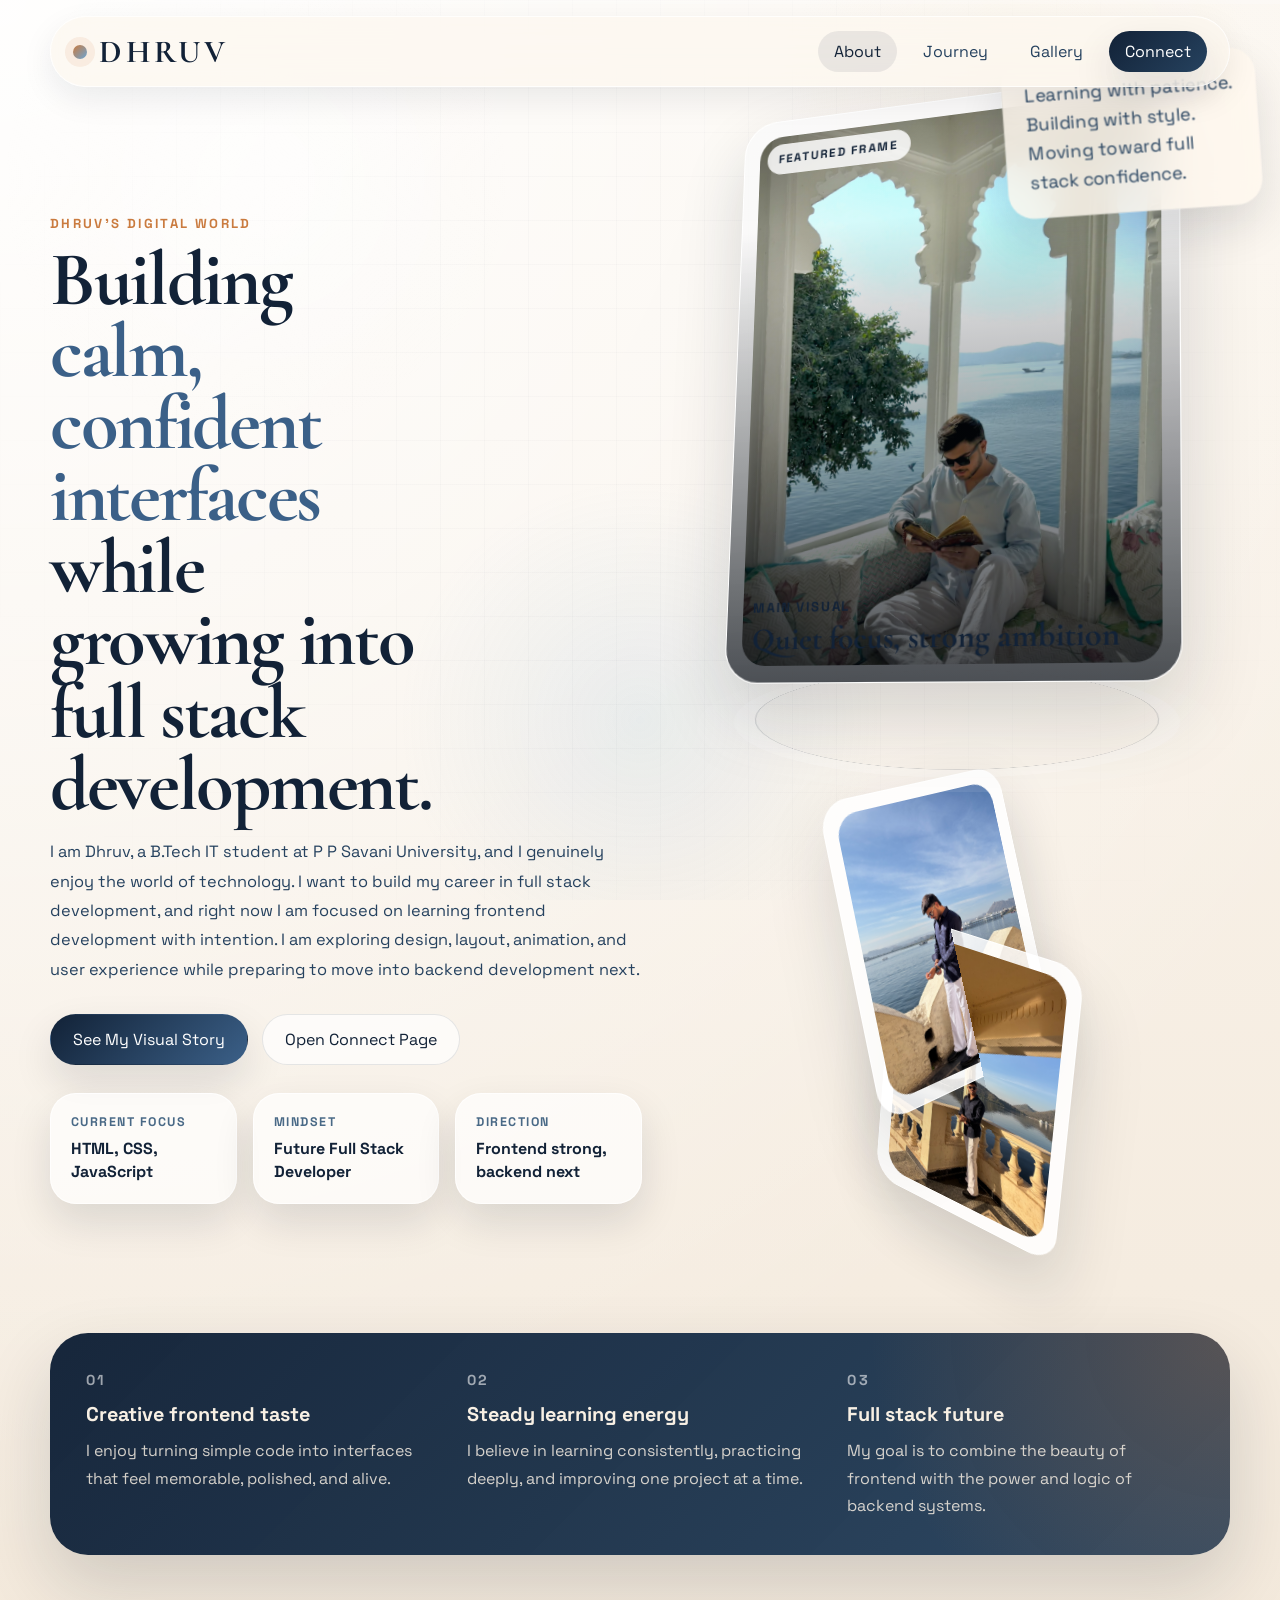
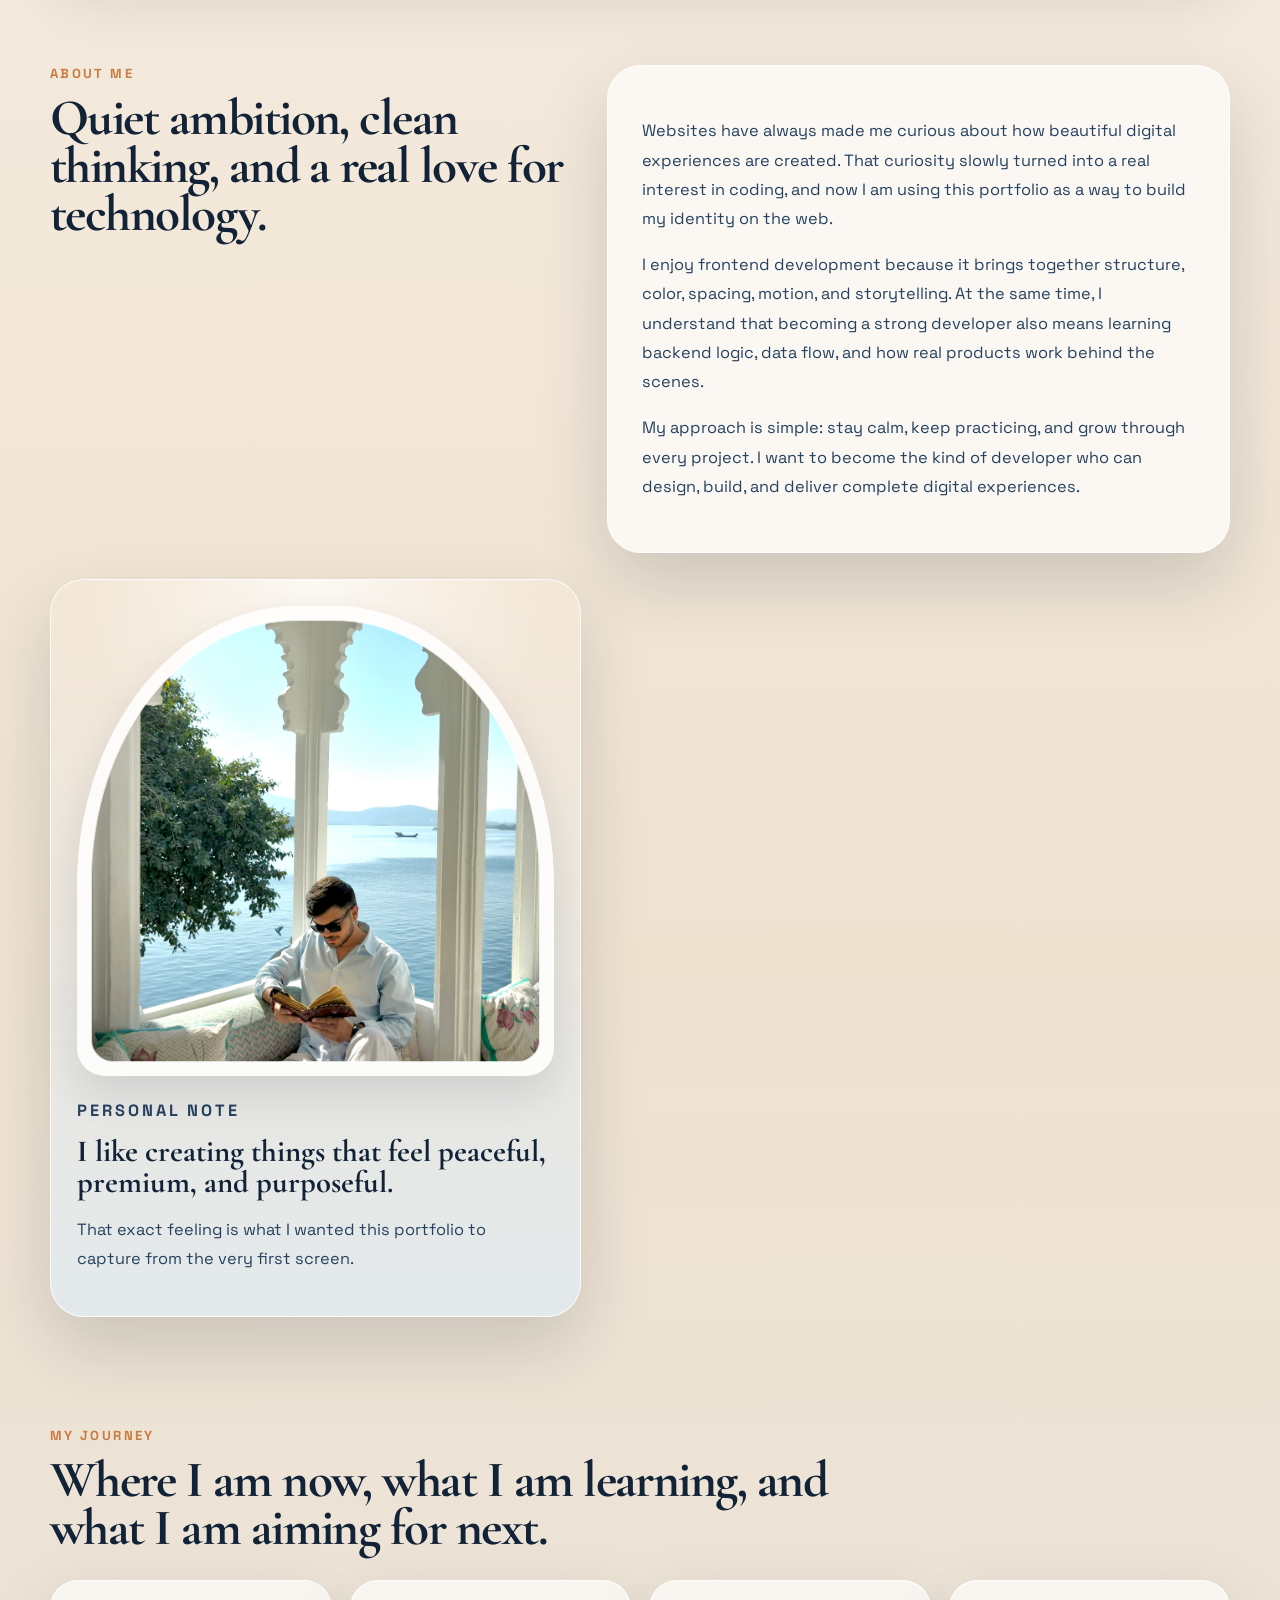
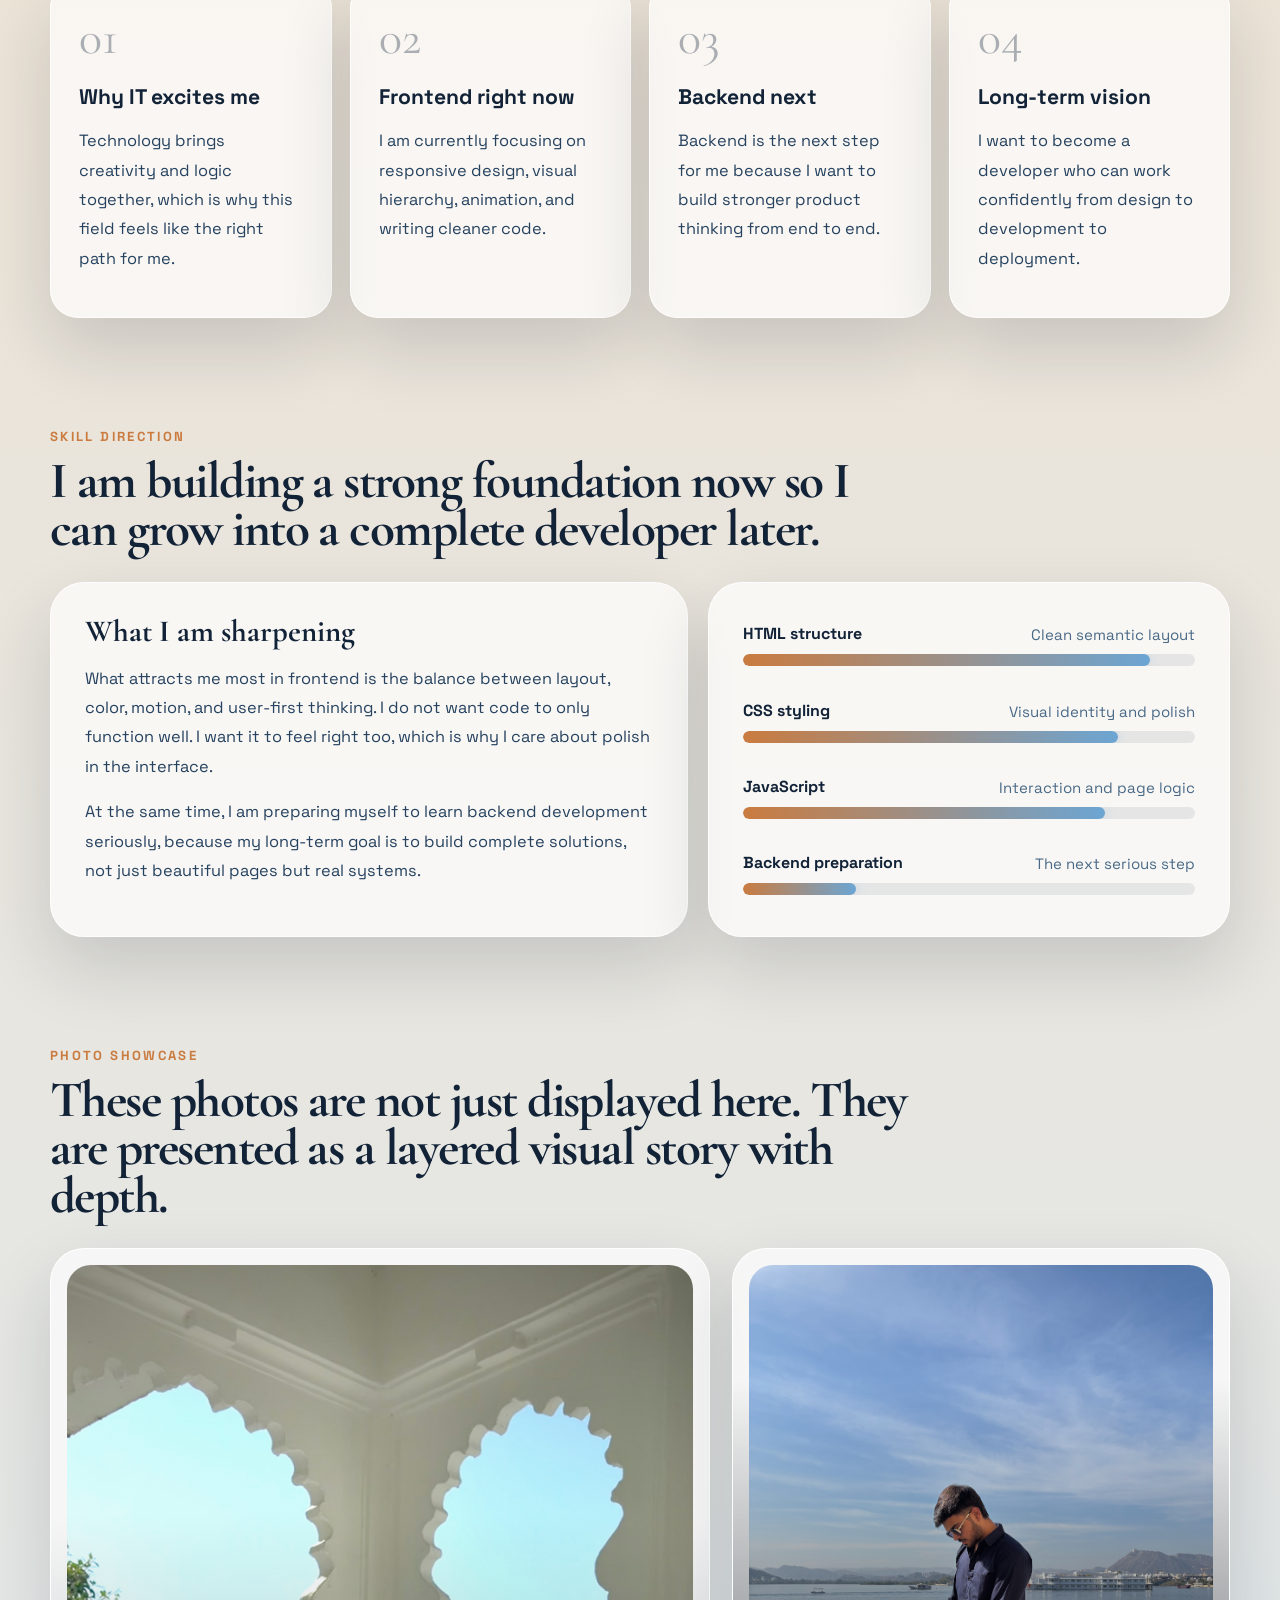
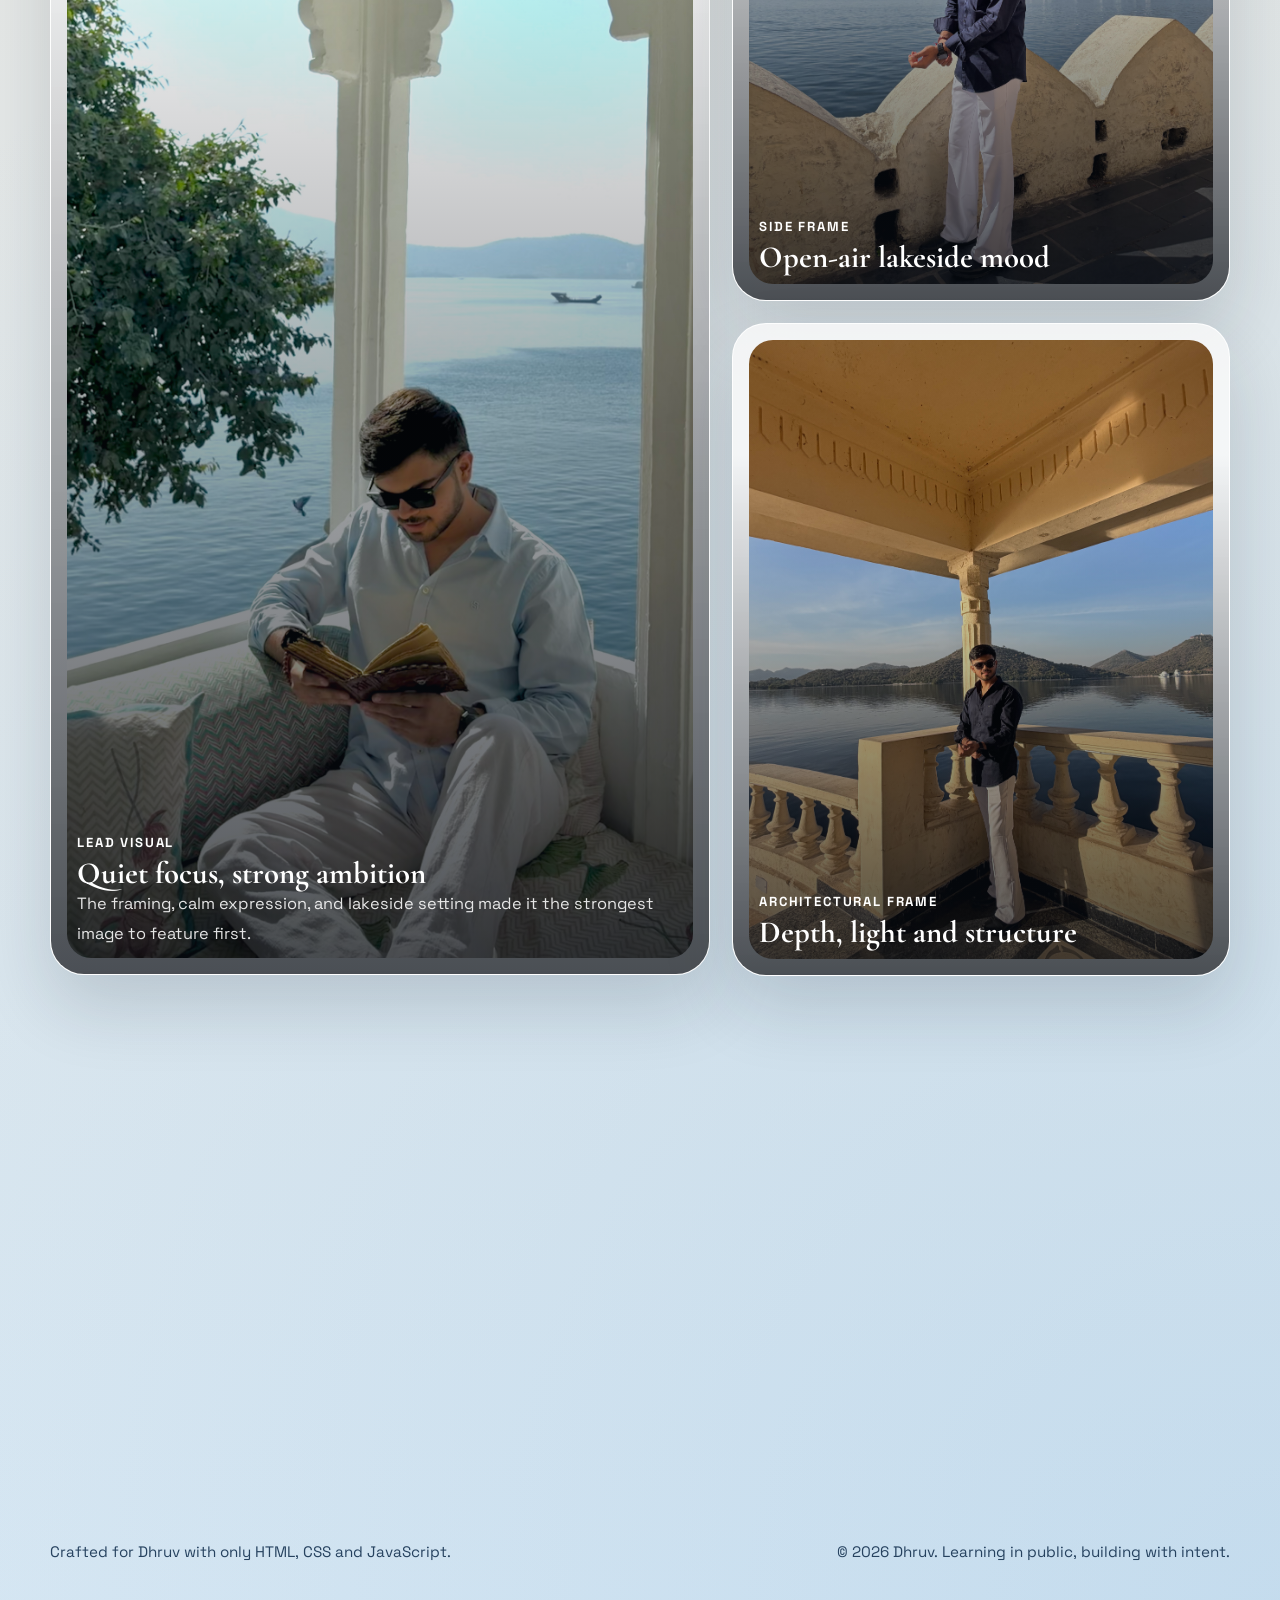
==== index.html @ c07080f4 "new files added" ====
<!DOCTYPE html>
<html lang="en">
<head>
  <meta charset="UTF-8">
  <meta name="viewport" content="width=device-width, initial-scale=1.0">
  <meta name="description" content="Dhruv's personal portfolio website built using only HTML, CSS, and JavaScript.">
  <title>Dhruv | Portfolio</title>
  <link rel="preconnect" href="https://fonts.googleapis.com">
  <link rel="preconnect" href="https://fonts.gstatic.com" crossorigin>
  <link href="https://fonts.googleapis.com/css2?family=Cormorant+Garamond:wght@500;600;700&family=Space+Grotesk:wght@400;500;700&display=swap" rel="stylesheet">
  <link rel="stylesheet" href="style.css">
</head>
<body class="page-home">
  <div class="scroll-meter" aria-hidden="true">
    <span id="scrollMeter"></span>
  </div>

  <header class="site-header">
    <a class="brand-mark" href="index.html" aria-label="Dhruv home page">
      <span class="brand-dot"></span>
      <span class="brand-copy">Dhruv</span>
    </a>

    <button class="nav-toggle" type="button" aria-expanded="false" aria-controls="siteNav">
      <span></span>
      <span></span>
    </button>

    <nav class="site-nav" id="siteNav" aria-label="Primary navigation">
      <a href="#about">About</a>
      <a href="#journey">Journey</a>
      <a href="#gallery">Gallery</a>
      <a class="nav-cta" href="connect.html">Connect</a>
    </nav>
  </header>

  <main class="site-shell">
    <section class="hero">
      <div class="hero-copy reveal">
        <p class="eyebrow">Dhruv's digital world</p>
        <h1>
          Building
          <span class="hero-shift">calm, confident interfaces</span>
          while growing into full stack development.
        </h1>
        <p class="hero-text">
          I am Dhruv, a B.Tech IT student at P P Savani University, and I genuinely enjoy the world of technology. I want to build my career in full stack development,
          and right now I am focused on learning frontend development with intention. I am exploring design, layout,
          animation, and user experience while preparing to move into backend development next.
        </p>

        <div class="hero-actions">
          <a class="button primary" href="#gallery">See My Visual Story</a>
          <a class="button secondary" href="connect.html">Open Connect Page</a>
        </div>

        <div class="hero-points">
          <article class="point-card">
            <span class="point-label">Current focus</span>
            <strong>HTML, CSS, JavaScript</strong>
          </article>
          <article class="point-card">
            <span class="point-label">Mindset</span>
            <strong class="dynamic-role" data-words="Frontend Learner,Future Full Stack Developer">Frontend Learner</strong>
          </article>
          <article class="point-card">
            <span class="point-label">Direction</span>
            <strong>Frontend strong, backend next</strong>
          </article>
        </div>
      </div>

      <div class="hero-visual reveal">
        <div class="tilt-shell" data-tilt>
          <div class="photo-stage">
            <div class="hero-card main-portrait">
              <span class="card-badge">Featured Frame</span>
              <img src="assets/images/dhruv-3.jpg" alt="Dhruv sitting by the lake while reading a book.">
              <div class="card-caption">
                <p>Main visual</p>
                <strong>Quiet focus, strong ambition</strong>
              </div>
            </div>

            <div class="orbit-card orbit-left">
              <img src="assets/images/dhruv-1.jpg" alt="Dhruv standing beside the lake in a dark shirt and white trousers.">
            </div>

            <div class="orbit-card orbit-right">
              <img src="assets/images/dhruv-2.jpg" alt="Dhruv standing in a lakeside pavilion with mountain views in the background.">
            </div>

            <div class="depth-ring" aria-hidden="true"></div>
            <div class="floating-note">
              Learning with patience.<br>
              Building with style.<br>
              Moving toward full stack confidence.
            </div>
          </div>
        </div>
      </div>
    </section>

    <section class="belief-strip reveal" aria-label="Highlights">
      <article>
        <span>01</span>
        <strong>Creative frontend taste</strong>
        <p>I enjoy turning simple code into interfaces that feel memorable, polished, and alive.</p>
      </article>
      <article>
        <span>02</span>
        <strong>Steady learning energy</strong>
        <p>I believe in learning consistently, practicing deeply, and improving one project at a time.</p>
      </article>
      <article>
        <span>03</span>
        <strong>Full stack future</strong>
        <p>My goal is to combine the beauty of frontend with the power and logic of backend systems.</p>
      </article>
    </section>

    <section class="section split-layout" id="about">
      <div class="section-title reveal">
        <p class="eyebrow">About me</p>
        <h2>Quiet ambition, clean thinking, and a real love for technology.</h2>
      </div>

      <article class="glass-panel reveal">
        <p>
          Websites have always made me curious about how beautiful digital experiences are created.
          That curiosity slowly turned into a real interest in coding, and now I am using this portfolio
          as a way to build my identity on the web.
        </p>
        <p>
          I enjoy frontend development because it brings together structure, color, spacing, motion, and storytelling.
          At the same time, I understand that becoming a strong developer also means learning backend logic,
          data flow, and how real products work behind the scenes.
        </p>
        <p>
          My approach is simple: stay calm, keep practicing, and grow through every project.
          I want to become the kind of developer who can design, build, and deliver complete digital experiences.
        </p>
      </article>

      <aside class="arch-panel reveal">
        <div class="arch-window tilt-shell" data-tilt>
          <img src="assets/images/dhruv-3.jpg" alt="Dhruv reading calmly by the lake inside an arched window frame.">
        </div>
        <div class="arch-copy">
          <p class="eyebrow">Personal note</p>
          <h3>I like creating things that feel peaceful, premium, and purposeful.</h3>
          <p>That exact feeling is what I wanted this portfolio to capture from the very first screen.</p>
        </div>
      </aside>
    </section>

    <section class="section" id="journey">
      <div class="section-title reveal">
        <p class="eyebrow">My journey</p>
        <h2>Where I am now, what I am learning, and what I am aiming for next.</h2>
      </div>

      <div class="journey-grid">
        <article class="journey-card reveal">
          <span class="journey-number">01</span>
          <h3>Why IT excites me</h3>
          <p>Technology brings creativity and logic together, which is why this field feels like the right path for me.</p>
        </article>

        <article class="journey-card reveal">
          <span class="journey-number">02</span>
          <h3>Frontend right now</h3>
          <p>I am currently focusing on responsive design, visual hierarchy, animation, and writing cleaner code.</p>
        </article>

        <article class="journey-card reveal">
          <span class="journey-number">03</span>
          <h3>Backend next</h3>
          <p>Backend is the next step for me because I want to build stronger product thinking from end to end.</p>
        </article>

        <article class="journey-card reveal">
          <span class="journey-number">04</span>
          <h3>Long-term vision</h3>
          <p>I want to become a developer who can work confidently from design to development to deployment.</p>
        </article>
      </div>
    </section>

    <section class="section skill-section">
      <div class="section-title reveal">
        <p class="eyebrow">Skill direction</p>
        <h2>I am building a strong foundation now so I can grow into a complete developer later.</h2>
      </div>

      <div class="skill-layout">
        <article class="skill-story reveal">
          <h3>What I am sharpening</h3>
          <p>
            What attracts me most in frontend is the balance between layout, color, motion, and user-first thinking.
            I do not want code to only function well. I want it to feel right too, which is why I care about polish in the interface.
          </p>
          <p>
            At the same time, I am preparing myself to learn backend development seriously, because my long-term goal
            is to build complete solutions, not just beautiful pages but real systems.
          </p>
        </article>

        <div class="skill-bars reveal">
          <div class="skill-row">
            <div class="skill-meta">
              <strong>HTML structure</strong>
              <span>Clean semantic layout</span>
            </div>
            <div class="skill-track"><span style="--fill: 90%;"></span></div>
          </div>
          <div class="skill-row">
            <div class="skill-meta">
              <strong>CSS styling</strong>
              <span>Visual identity and polish</span>
            </div>
            <div class="skill-track"><span style="--fill: 83%;"></span></div>
          </div>
          <div class="skill-row">
            <div class="skill-meta">
              <strong>JavaScript</strong>
              <span>Interaction and page logic</span>
            </div>
            <div class="skill-track"><span style="--fill: 80%;"></span></div>
          </div>
          <div class="skill-row">
            <div class="skill-meta">
              <strong>Backend preparation</strong>
              <span>The next serious step</span>
            </div>
            <div class="skill-track"><span style="--fill: 25%;"></span></div>
          </div>
        </div>
      </div>
    </section>

    <section class="section gallery-section" id="gallery">
      <div class="section-title reveal">
        <p class="eyebrow">Photo showcase</p>
        <h2>These photos are not just displayed here. They are presented as a layered visual story with depth.</h2>
      </div>

      <div class="gallery-layout">
        <article class="gallery-card gallery-feature reveal tilt-shell" data-tilt>
          <img src="assets/images/dhruv-3.jpg" alt="Dhruv reading by the water in an elegant window frame.">
          <div class="gallery-copy">
            <p>Lead visual</p>
            <h3>Quiet focus, strong ambition</h3>
            <span>The framing, calm expression, and lakeside setting made it the strongest image to feature first.</span>
          </div>
        </article>

        <div class="gallery-stack">
          <article class="gallery-card reveal tilt-shell" data-tilt>
            <img src="assets/images/dhruv-1.jpg" alt="Dhruv looking down while standing beside a lake and scenic background.">
            <div class="gallery-copy">
              <p>Side frame</p>
              <h3>Open-air lakeside mood</h3>
            </div>
          </article>

          <article class="gallery-card reveal tilt-shell" data-tilt>
            <img src="assets/images/dhruv-2.jpg" alt="Dhruv standing in a pavilion by a lake with mountains behind him.">
            <div class="gallery-copy">
              <p>Architectural frame</p>
              <h3>Depth, light and structure</h3>
            </div>
          </article>
        </div>
      </div>
    </section>

    <section class="section closing-banner reveal">
      <p class="eyebrow">Next step</p>
      <h2>I am learning more than code. I am learning how to shape experiences people remember.</h2>
      <p>
        This portfolio is my starting point. From here, I want to go deeper into frontend, learn backend with focus,
        and start building stronger real-world projects.
      </p>
      <a class="button primary" href="connect.html">Go To Connect Page</a>
    </section>
  </main>

  <footer class="site-footer">
    <p>Crafted for Dhruv with only HTML, CSS and JavaScript.</p>
    <p>&copy; <span data-year></span> Dhruv. Learning in public, building with intent.</p>
  </footer>

  <script src="script.js"></script>
</body>
</html>
---- style.css ----
:root {
  --sand-100: #f8f0e4;
  --sand-200: #ead8be;
  --sand-300: #d2ba95;
  --sand-400: #b99263;
  --ink-900: #122237;
  --ink-700: #26425f;
  --ink-500: #496986;
  --lake-500: #6ca5d3;
  --lake-700: #3b6088;
  --sunset-500: #ca7b3f;
  --white-soft: rgba(255, 255, 255, 0.68);
  --white-strong: rgba(255, 255, 255, 0.84);
  --shadow-lg: 0 30px 70px rgba(16, 28, 43, 0.16);
  --shadow-md: 0 18px 40px rgba(16, 28, 43, 0.12);
  --radius-xl: 34px;
  --radius-lg: 26px;
  --radius-md: 20px;
  --ease-smooth: 320ms cubic-bezier(0.22, 1, 0.36, 1);
}

*,
*::before,
*::after {
  box-sizing: border-box;
}

html {
  scroll-behavior: smooth;
}

body {
  margin: 0;
  min-height: 100vh;
  font-family: "Space Grotesk", sans-serif;
  color: var(--ink-900);
  background:
    radial-gradient(circle at top left, rgba(255, 255, 255, 0.92) 0, transparent 24%),
    radial-gradient(circle at bottom right, rgba(108, 165, 211, 0.22) 0, transparent 30%),
    linear-gradient(180deg, #fbf6ef 0%, #efe2d1 40%, #ddebf5 100%);
  overflow-x: hidden;
}

body::before {
  content: "";
  position: fixed;
  inset: 0;
  background-image:
    linear-gradient(rgba(18, 34, 55, 0.02) 1px, transparent 1px),
    linear-gradient(90deg, rgba(18, 34, 55, 0.02) 1px, transparent 1px);
  background-size: 44px 44px;
  mask-image: radial-gradient(circle at center, black 35%, transparent 90%);
  pointer-events: none;
  z-index: -2;
}

body::after {
  content: "";
  position: fixed;
  inset: 0;
  background:
    radial-gradient(circle at 20% 20%, rgba(255, 255, 255, 0.44), transparent 20%),
    radial-gradient(circle at 80% 10%, rgba(255, 245, 230, 0.36), transparent 18%),
    radial-gradient(circle at 50% 80%, rgba(108, 165, 211, 0.12), transparent 25%);
  pointer-events: none;
  z-index: -3;
}

img {
  display: block;
  max-width: 100%;
}

a {
  color: inherit;
  text-decoration: none;
}

button,
input,
textarea {
  font: inherit;
}

.scroll-meter {
  position: fixed;
  inset: 0 0 auto;
  height: 4px;
  z-index: 100;
  background: rgba(255, 255, 255, 0.22);
}

.scroll-meter span {
  display: block;
  height: 100%;
  width: 0;
  background: linear-gradient(90deg, var(--sunset-500), var(--lake-500));
  box-shadow: 0 0 18px rgba(108, 165, 211, 0.56);
}

.site-header,
.site-shell,
.site-footer {
  width: min(1180px, calc(100% - 32px));
  margin-inline: auto;
}

.site-header {
  position: sticky;
  top: 16px;
  z-index: 50;
  display: flex;
  align-items: center;
  justify-content: space-between;
  gap: 20px;
  margin-top: 16px;
  padding: 14px 22px;
  border: 1px solid rgba(255, 255, 255, 0.75);
  border-radius: 999px;
  background: rgba(253, 247, 239, 0.72);
  backdrop-filter: blur(18px);
  box-shadow: 0 12px 32px rgba(17, 30, 45, 0.08);
}

.brand-mark {
  display: inline-flex;
  align-items: center;
  gap: 12px;
}

.brand-dot {
  width: 14px;
  height: 14px;
  border-radius: 50%;
  background: linear-gradient(135deg, var(--sunset-500), var(--lake-500));
  box-shadow: 0 0 0 8px rgba(202, 123, 63, 0.1);
}

.brand-copy {
  font-family: "Cormorant Garamond", serif;
  font-size: 2rem;
  font-weight: 700;
  letter-spacing: 0.12em;
  text-transform: uppercase;
}

.site-nav {
  display: flex;
  align-items: center;
  gap: 10px;
}

.site-nav a {
  padding: 10px 16px;
  border-radius: 999px;
  color: var(--ink-700);
  transition:
    background var(--ease-smooth),
    color var(--ease-smooth),
    transform var(--ease-smooth);
}

.site-nav a:hover,
.site-nav a:focus-visible {
  background: rgba(255, 255, 255, 0.65);
  color: var(--ink-900);
  transform: translateY(-1px);
}

.site-nav .is-active {
  background: rgba(18, 34, 55, 0.08);
  color: var(--ink-900);
}

.nav-cta {
  color: #fff !important;
  background: linear-gradient(135deg, var(--ink-900), var(--ink-700));
  box-shadow: var(--shadow-md);
}

.nav-toggle {
  display: none;
  width: 52px;
  height: 52px;
  border: 0;
  border-radius: 50%;
  background: rgba(18, 34, 55, 0.06);
  cursor: pointer;
  align-items: center;
  justify-content: center;
  gap: 6px;
  flex-direction: column;
}

.nav-toggle span {
  width: 22px;
  height: 2px;
  border-radius: 999px;
  background: var(--ink-900);
  transition: transform var(--ease-smooth), opacity var(--ease-smooth);
}

.site-shell {
  padding-top: 30px;
}

.hero,
.contact-hero {
  min-height: calc(100svh - 160px);
  display: grid;
  align-items: center;
  gap: 42px;
}

.hero {
  grid-template-columns: 1.04fr 0.96fr;
}

.contact-hero {
  grid-template-columns: 1fr 0.92fr;
}

.eyebrow {
  margin: 0 0 12px;
  color: var(--sunset-500);
  font-size: 0.82rem;
  font-weight: 700;
  letter-spacing: 0.18em;
  text-transform: uppercase;
}

.hero h1,
.contact-copy h1,
.section-title h2,
.closing-banner h2,
.form-panel h2 {
  margin: 0;
  font-family: "Cormorant Garamond", serif;
  line-height: 0.94;
  letter-spacing: -0.03em;
}

.hero h1,
.contact-copy h1 {
  font-size: clamp(3.4rem, 6vw, 6.5rem);
  max-width: 10ch;
}

.hero-shift {
  display: inline-block;
  color: var(--lake-700);
}

.hero-text,
.glass-panel p,
.arch-copy p,
.journey-card p,
.skill-story p,
.gallery-copy span,
.closing-banner p,
.social-card span,
.form-panel p,
.connect-note p {
  font-size: 1.02rem;
  line-height: 1.8;
  color: var(--ink-700);
}

.hero-actions {
  display: flex;
  gap: 14px;
  flex-wrap: wrap;
  margin: 30px 0 28px;
}

.button {
  display: inline-flex;
  align-items: center;
  justify-content: center;
  gap: 10px;
  padding: 14px 22px;
  border: 1px solid transparent;
  border-radius: 999px;
  cursor: pointer;
  transition:
    transform var(--ease-smooth),
    box-shadow var(--ease-smooth),
    border-color var(--ease-smooth),
    background var(--ease-smooth),
    color var(--ease-smooth);
}

.button:hover,
.button:focus-visible {
  transform: translateY(-2px);
}

.button.primary {
  color: #fff;
  background: linear-gradient(135deg, var(--ink-900), var(--lake-700));
  box-shadow: var(--shadow-md);
}

.button.secondary {
  color: var(--ink-900);
  background: var(--white-soft);
  border-color: rgba(18, 34, 55, 0.1);
}

.hero-points {
  display: grid;
  grid-template-columns: repeat(3, minmax(0, 1fr));
  gap: 16px;
}

.point-card {
  padding: 20px;
  border: 1px solid rgba(255, 255, 255, 0.74);
  border-radius: var(--radius-lg);
  background: var(--white-soft);
  box-shadow: var(--shadow-md);
}

.point-label {
  display: block;
  margin-bottom: 8px;
  font-size: 0.78rem;
  font-weight: 700;
  letter-spacing: 0.12em;
  text-transform: uppercase;
  color: var(--ink-500);
}

.point-card strong {
  font-size: 1rem;
  line-height: 1.4;
}

.hero-visual,
.contact-visual {
  perspective: 2000px;
}

.tilt-shell {
  --tilt-x: 0deg;
  --tilt-y: 0deg;
  --lift: 0px;
  transform-style: preserve-3d;
  transform: perspective(1600px) rotateX(var(--tilt-y)) rotateY(var(--tilt-x)) translateY(var(--lift));
  transition: transform var(--ease-smooth), box-shadow var(--ease-smooth);
  will-change: transform;
}

.photo-stage {
  position: relative;
  min-height: 720px;
  display: grid;
  place-items: center;
  transform-style: preserve-3d;
}

.main-portrait,
.orbit-card,
.connect-portrait,
.gallery-card {
  position: relative;
  overflow: hidden;
  border: 1px solid rgba(255, 255, 255, 0.78);
  background: var(--white-strong);
  box-shadow: var(--shadow-lg);
}

.main-portrait {
  width: clamp(290px, 35vw, 430px);
  aspect-ratio: 0.75;
  padding: 16px;
  border-radius: 34px;
  transform: rotateY(-11deg) rotateX(5deg) translateZ(48px);
}

.main-portrait img,
.orbit-card img,
.connect-portrait img,
.gallery-card img {
  width: 100%;
  height: 100%;
  object-fit: cover;
  border-radius: calc(var(--radius-lg) - 2px);
}

.card-badge {
  position: absolute;
  top: 24px;
  left: 24px;
  z-index: 2;
  padding: 8px 12px;
  border-radius: 999px;
  background: rgba(255, 255, 255, 0.84);
  font-size: 0.76rem;
  font-weight: 700;
  letter-spacing: 0.14em;
  text-transform: uppercase;
  color: var(--ink-900);
}

.card-caption,
.gallery-copy,
.connect-overlay {
  position: absolute;
  left: 26px;
  right: 26px;
  bottom: 26px;
  z-index: 2;
}

.card-caption p,
.gallery-copy p,
.connect-overlay p,
.social-card p {
  margin: 0 0 8px;
  font-size: 0.82rem;
  font-weight: 700;
  letter-spacing: 0.14em;
  text-transform: uppercase;
}

.card-caption strong,
.gallery-copy h3,
.connect-overlay strong,
.social-card h3,
.arch-copy h3,
.skill-story h3,
.connect-note h3 {
  margin: 0;
  font-family: "Cormorant Garamond", serif;
  font-size: clamp(1.6rem, 2.4vw, 2.3rem);
  line-height: 1;
}

.main-portrait::after,
.gallery-card::after,
.connect-portrait::after {
  content: "";
  position: absolute;
  inset: 0;
  background: linear-gradient(180deg, rgba(7, 12, 19, 0.02) 20%, rgba(7, 12, 19, 0.72) 100%);
  pointer-events: none;
}

.orbit-card {
  width: 220px;
  aspect-ratio: 0.72;
  padding: 14px;
  border-radius: 30px;
}

.orbit-left {
  left: 0;
  top: 88px;
  transform: rotateY(34deg) rotateX(10deg) rotate(-8deg) translateZ(-24px);
  animation: orbitFloatLeft 8s ease-in-out infinite;
}

.orbit-right {
  right: 0;
  bottom: 56px;
  transform: rotateY(-32deg) rotateX(-4deg) rotate(8deg) translateZ(-28px);
  animation: orbitFloatRight 9s ease-in-out infinite;
}

.depth-ring {
  position: absolute;
  width: 82%;
  aspect-ratio: 1;
  border-radius: 50%;
  border: 1px solid rgba(18, 34, 55, 0.18);
  transform: translateZ(-120px) rotateX(76deg);
  box-shadow:
    0 0 0 22px rgba(255, 255, 255, 0.16),
    0 0 0 60px rgba(255, 255, 255, 0.08);
}

.floating-note {
  position: absolute;
  top: 26px;
  right: 12px;
  max-width: 220px;
  padding: 18px 20px;
  border-radius: 22px;
  background: rgba(255, 248, 238, 0.82);
  backdrop-filter: blur(18px);
  box-shadow: var(--shadow-md);
  font-size: 0.98rem;
  line-height: 1.6;
  color: var(--ink-700);
  transform: translateZ(120px) rotate(-4deg);
}

.belief-strip {
  display: grid;
  grid-template-columns: repeat(3, minmax(0, 1fr));
  gap: 18px;
  padding: 28px;
  margin-top: 32px;
  color: #f8f0e4;
  background:
    radial-gradient(circle at top right, rgba(202, 123, 63, 0.28), transparent 30%),
    linear-gradient(135deg, rgba(18, 34, 55, 0.98), rgba(38, 66, 95, 0.96));
  border-radius: 38px;
  box-shadow: var(--shadow-lg);
}

.belief-strip article {
  padding: 8px;
}

.belief-strip span {
  display: inline-block;
  margin-bottom: 12px;
  color: rgba(255, 255, 255, 0.58);
  font-size: 0.9rem;
  font-weight: 700;
  letter-spacing: 0.16em;
}

.belief-strip strong {
  display: block;
  margin-bottom: 10px;
  font-size: 1.24rem;
}

.belief-strip p {
  margin: 0;
  line-height: 1.7;
  color: rgba(248, 240, 228, 0.84);
}

.section {
  margin-top: 110px;
}

.section-title {
  max-width: 860px;
  margin-bottom: 28px;
}

.section-title h2,
.closing-banner h2,
.form-panel h2 {
  font-size: clamp(2.7rem, 4vw, 4.3rem);
}

.split-layout {
  display: grid;
  grid-template-columns: 0.92fr 1.08fr;
  gap: 26px;
  align-items: start;
}

.glass-panel,
.arch-panel,
.journey-card,
.skill-story,
.skill-bars,
.closing-banner,
.social-card,
.form-panel,
.connect-note {
  border: 1px solid rgba(255, 255, 255, 0.78);
  background: var(--white-soft);
  box-shadow: var(--shadow-lg);
}

.glass-panel,
.skill-story,
.skill-bars,
.closing-banner,
.form-panel,
.connect-note {
  padding: 34px;
  border-radius: var(--radius-xl);
}

.arch-panel {
  display: grid;
  gap: 20px;
  padding: 26px;
  border-radius: var(--radius-xl);
  background:
    radial-gradient(circle at top, rgba(255, 255, 255, 0.72), transparent 30%),
    linear-gradient(180deg, rgba(244, 231, 214, 0.92), rgba(222, 235, 245, 0.7));
}

.arch-window {
  position: relative;
  padding: 14px;
  height: 470px;
  border-radius: 220px 220px 28px 28px / 280px 280px 28px 28px;
  overflow: hidden;
  isolation: isolate;
  background: var(--white-strong);
  box-shadow: var(--shadow-md);
}

.arch-window img {
  width: 100%;
  height: 100%;
  object-fit: cover;
  object-position: center center;
  border-radius: 206px 206px 22px 22px / 260px 260px 22px 22px;
  clip-path: inset(0 round 206px 206px 22px 22px / 260px 260px 22px 22px);
  transform: translateZ(0);
}

.arch-window::before {
  content: "";
  position: absolute;
  inset: 14px;
  border-radius: 206px 206px 22px 22px / 260px 260px 22px 22px;
  border: 1px solid rgba(255, 255, 255, 0.72);
  pointer-events: none;
  z-index: 2;
}

.journey-grid {
  display: grid;
  grid-template-columns: repeat(4, minmax(0, 1fr));
  gap: 18px;
}

.journey-card {
  min-height: 250px;
  padding: 28px;
  border-radius: 28px;
  position: relative;
  overflow: hidden;
}

.journey-card::before {
  content: "";
  position: absolute;
  inset: auto -30% -60% auto;
  width: 180px;
  height: 180px;
  border-radius: 50%;
  background: radial-gradient(circle, rgba(108, 165, 211, 0.2), transparent 70%);
}

.journey-number {
  display: inline-block;
  margin-bottom: 16px;
  font-family: "Cormorant Garamond", serif;
  font-size: 3rem;
  color: rgba(18, 34, 55, 0.34);
}

.journey-card h3 {
  margin: 0 0 14px;
  font-size: 1.32rem;
}

.skill-layout {
  display: grid;
  grid-template-columns: 1.1fr 0.9fr;
  gap: 20px;
}

.skill-bars {
  display: grid;
  gap: 20px;
}

.skill-row {
  display: grid;
  gap: 10px;
}

.skill-meta {
  display: flex;
  align-items: end;
  justify-content: space-between;
  gap: 12px;
}

.skill-meta span {
  color: var(--ink-500);
  font-size: 0.94rem;
}

.skill-track {
  height: 12px;
  border-radius: 999px;
  background: rgba(18, 34, 55, 0.08);
  overflow: hidden;
}

.skill-track span {
  display: block;
  width: var(--fill);
  height: 100%;
  border-radius: inherit;
  background: linear-gradient(90deg, var(--sunset-500), var(--lake-500));
  box-shadow: 0 0 12px rgba(108, 165, 211, 0.3);
}

.gallery-layout {
  display: grid;
  grid-template-columns: 1.14fr 0.86fr;
  gap: 22px;
}

.gallery-stack {
  display: grid;
  gap: 22px;
}

.gallery-card {
  min-height: 330px;
  padding: 16px;
  border-radius: 34px;
}

.gallery-feature {
  min-height: 684px;
}

.gallery-copy {
  color: #fff;
}

.gallery-copy span {
  color: rgba(255, 255, 255, 0.88);
}

.closing-banner {
  display: grid;
  gap: 16px;
  text-align: center;
  place-items: center;
  background:
    radial-gradient(circle at top, rgba(255, 255, 255, 0.54), transparent 28%),
    linear-gradient(180deg, rgba(251, 243, 232, 0.92), rgba(221, 235, 245, 0.9));
}

.site-footer {
  display: flex;
  align-items: center;
  justify-content: space-between;
  gap: 16px;
  padding: 44px 0 28px;
  color: var(--ink-700);
  font-size: 0.95rem;
}

.connect-cards {
  display: grid;
  gap: 16px;
  margin-top: 26px;
}

.social-card {
  display: flex;
  align-items: center;
  justify-content: space-between;
  gap: 16px;
  padding: 24px 26px;
  border-radius: 26px;
}

.social-card span {
  display: block;
  margin-top: 10px;
}

.connect-portrait {
  height: min(72svh, 720px);
  padding: 18px;
  border-radius: 36px;
}

.connect-grid {
  display: grid;
  grid-template-columns: 1.04fr 0.96fr;
  gap: 22px;
}

.form-panel {
  background: linear-gradient(180deg, rgba(18, 34, 55, 0.98), rgba(38, 66, 95, 0.94));
  color: #f8f0e4;
}

.form-panel p,
.form-panel .eyebrow {
  color: rgba(248, 240, 228, 0.88);
}

.contact-form {
  display: grid;
  gap: 16px;
  margin-top: 24px;
}

.contact-form label {
  display: grid;
  gap: 8px;
}

.contact-form input,
.contact-form textarea {
  width: 100%;
  padding: 15px 16px;
  border: 1px solid rgba(255, 255, 255, 0.14);
  border-radius: 18px;
  background: rgba(255, 255, 255, 0.08);
  color: #fff;
  outline: none;
  transition: border-color var(--ease-smooth), background var(--ease-smooth);
}

.contact-form input::placeholder,
.contact-form textarea::placeholder {
  color: rgba(255, 255, 255, 0.56);
}

.contact-form input:focus,
.contact-form textarea:focus {
  border-color: rgba(255, 255, 255, 0.42);
  background: rgba(255, 255, 255, 0.12);
}

.form-status {
  min-height: 28px;
  margin: 0;
  color: #e3d5c0;
}

.connect-note {
  display: grid;
  align-content: start;
  gap: 10px;
}

.note-list {
  display: grid;
  gap: 10px;
  margin: 6px 0 0;
  padding-left: 18px;
  line-height: 1.7;
  color: var(--ink-700);
}

.reveal {
  opacity: 0;
  translate: 0 34px;
  transition: opacity 760ms ease, translate 760ms ease;
}

.reveal.is-visible {
  opacity: 1;
  translate: 0 0;
}

@keyframes orbitFloatLeft {
  0%,
  100% {
    transform: rotateY(34deg) rotateX(10deg) rotate(-8deg) translateZ(-24px) translateY(0);
  }

  50% {
    transform: rotateY(30deg) rotateX(14deg) rotate(-5deg) translateZ(-8px) translateY(-14px);
  }
}

@keyframes orbitFloatRight {
  0%,
  100% {
    transform: rotateY(-32deg) rotateX(-4deg) rotate(8deg) translateZ(-28px) translateY(0);
  }

  50% {
    transform: rotateY(-28deg) rotateX(2deg) rotate(6deg) translateZ(-10px) translateY(-16px);
  }
}

@media (max-width: 1080px) {
  .hero,
  .contact-hero,
  .split-layout,
  .skill-layout,
  .gallery-layout,
  .connect-grid {
    grid-template-columns: 1fr;
  }

  .hero,
  .contact-hero {
    min-height: auto;
  }

  .hero-copy,
  .contact-copy {
    order: 1;
  }

  .hero-visual,
  .contact-visual {
    order: 2;
  }

  .photo-stage {
    min-height: 620px;
  }

  .journey-grid {
    grid-template-columns: repeat(2, minmax(0, 1fr));
  }
}

@media (max-width: 820px) {
  .site-header {
    padding: 12px 14px;
  }

  .nav-toggle {
    display: inline-flex;
  }

  .site-nav {
    position: absolute;
    top: calc(100% + 10px);
    right: 0;
    left: 0;
    display: grid;
    gap: 8px;
    padding: 14px;
    border-radius: 26px;
    background: rgba(253, 247, 239, 0.94);
    border: 1px solid rgba(255, 255, 255, 0.82);
    backdrop-filter: blur(18px);
    box-shadow: var(--shadow-md);
    opacity: 0;
    pointer-events: none;
    transform: translateY(-8px);
    transition: opacity var(--ease-smooth), transform var(--ease-smooth);
  }

  .site-nav.is-open {
    opacity: 1;
    pointer-events: auto;
    transform: translateY(0);
  }

  .hero-points,
  .belief-strip,
  .journey-grid {
    grid-template-columns: 1fr;
  }

  .brand-copy {
    font-size: 1.7rem;
  }

  .hero h1,
  .contact-copy h1 {
    max-width: 12ch;
  }

  .social-card {
    flex-direction: column;
    align-items: start;
  }
}

@media (max-width: 640px) {
  .site-header,
  .site-shell,
  .site-footer {
    width: min(100% - 20px, 1180px);
  }

  .section {
    margin-top: 88px;
  }

  .glass-panel,
  .arch-panel,
  .skill-story,
  .skill-bars,
  .closing-banner,
  .form-panel,
  .connect-note {
    padding: 24px;
  }

  .photo-stage {
    min-height: 540px;
  }

  .main-portrait {
    width: min(100%, 340px);
  }

  .orbit-card {
    width: 140px;
    padding: 10px;
  }

  .orbit-left {
    left: -10px;
    top: 30px;
  }

  .orbit-right {
    right: -10px;
    bottom: 30px;
  }

  .floating-note {
    top: auto;
    right: 50%;
    bottom: -10px;
    max-width: 240px;
    transform: translate(50%, 0) translateZ(40px);
  }

  .arch-window {
    height: 380px;
  }

  .gallery-feature {
    min-height: 420px;
  }

  .gallery-card {
    min-height: 260px;
  }

  .site-footer {
    flex-direction: column;
    align-items: start;
  }
}

@media (prefers-reduced-motion: reduce) {
  html {
    scroll-behavior: auto;
  }

  *,
  *::before,
  *::after {
    animation-duration: 0.01ms !important;
    animation-iteration-count: 1 !important;
    transition-duration: 0.01ms !important;
  }
}
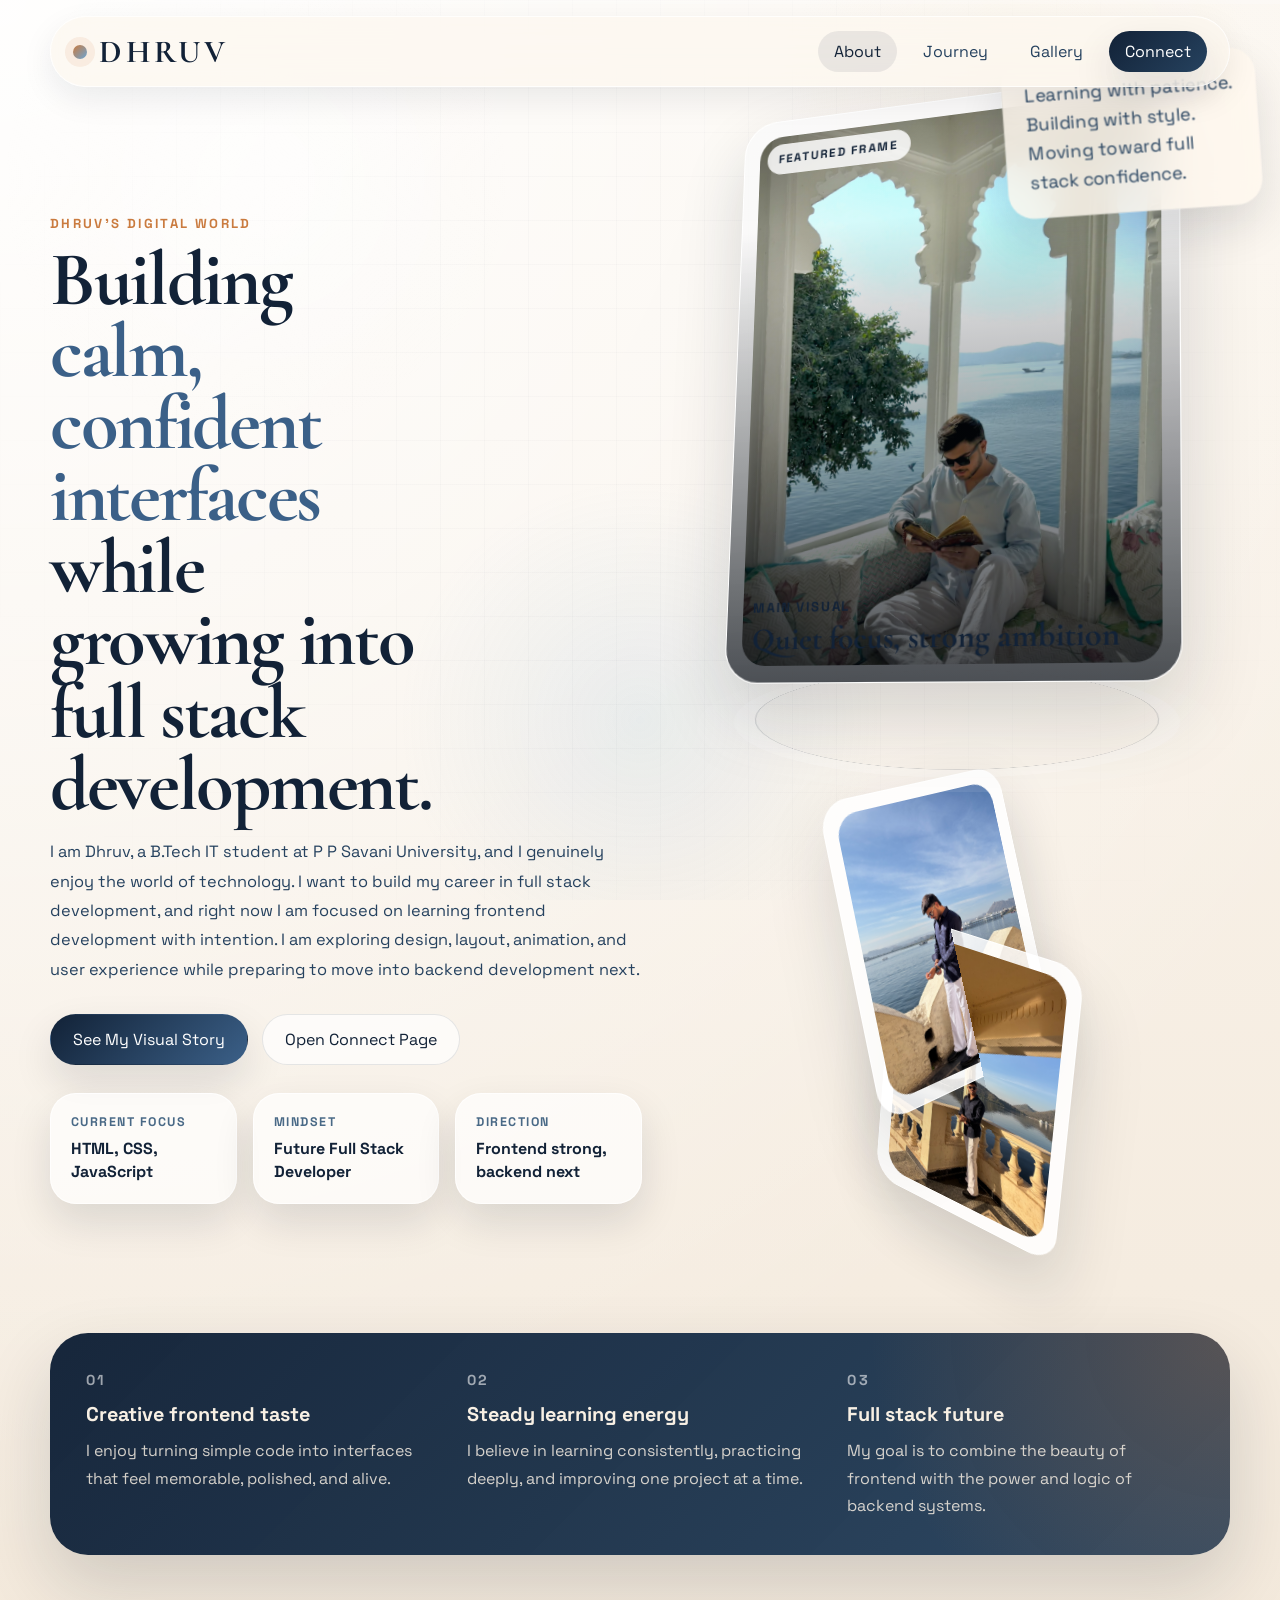
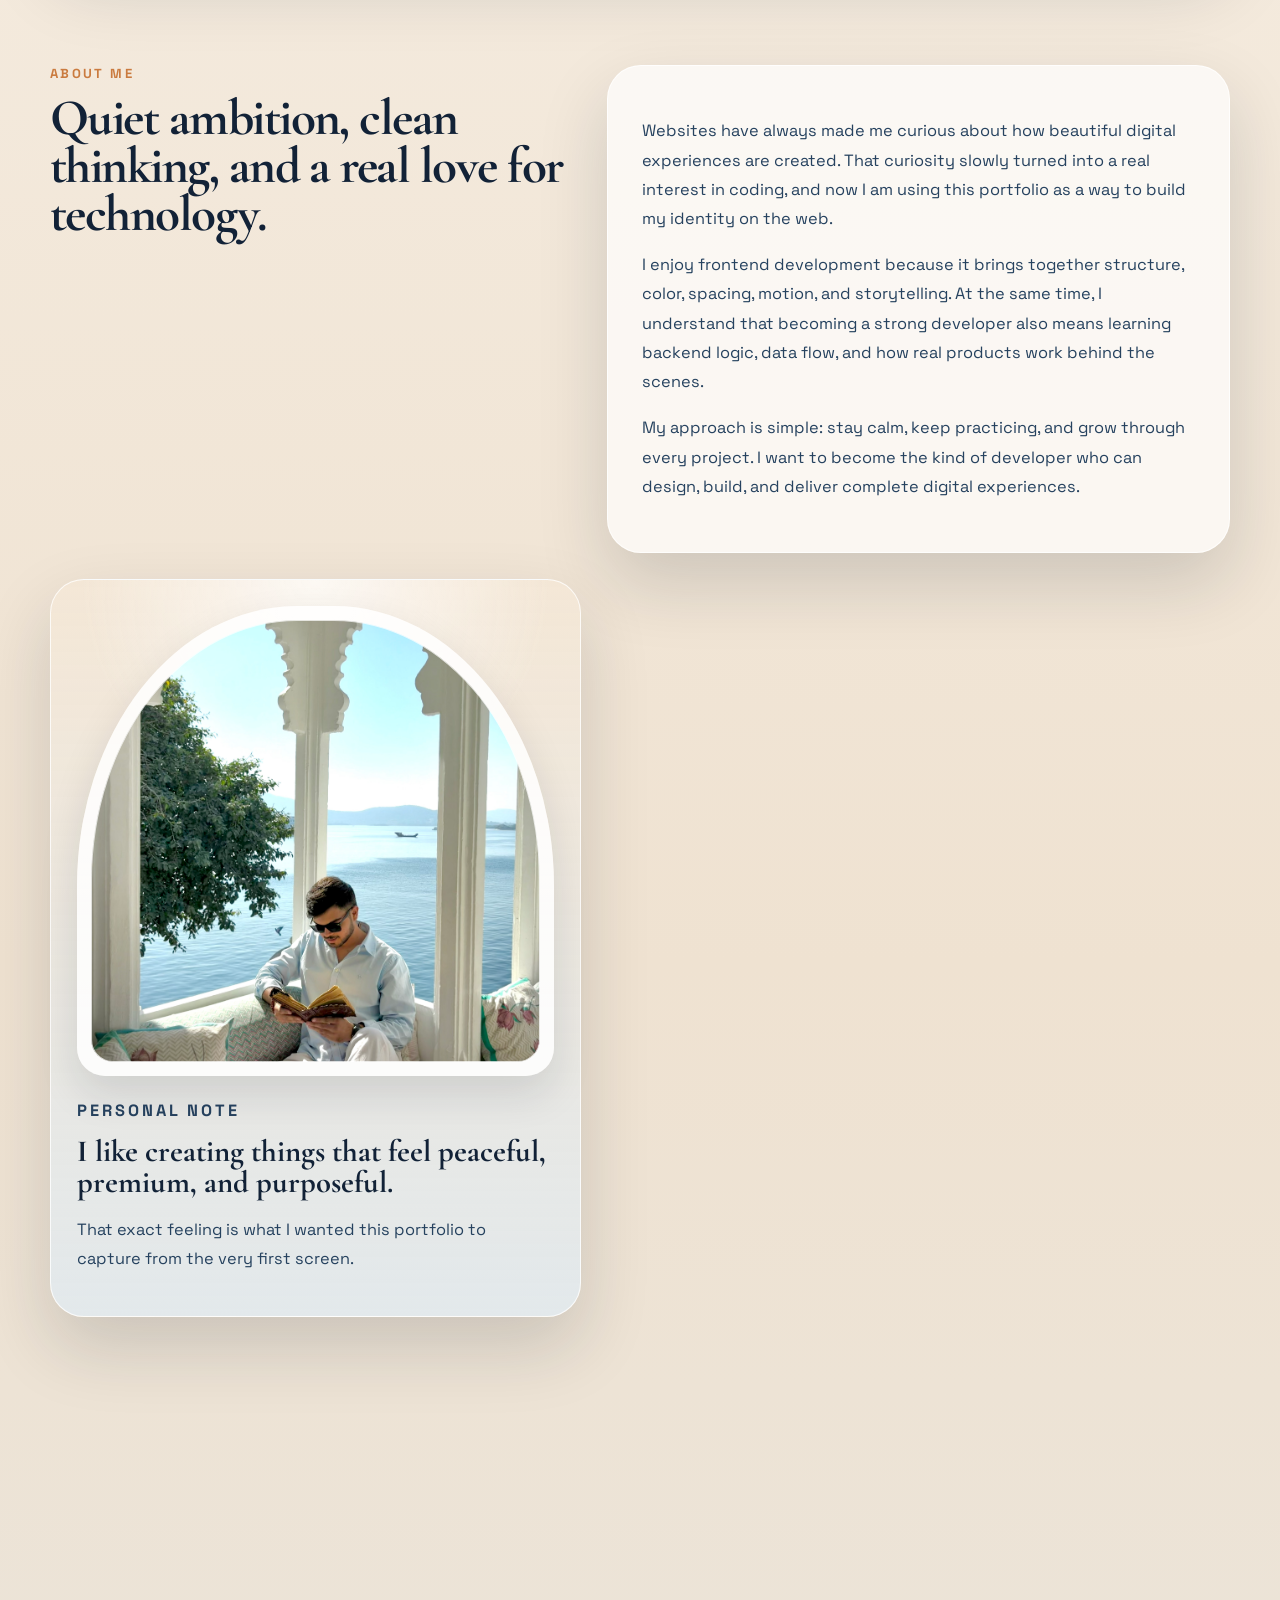
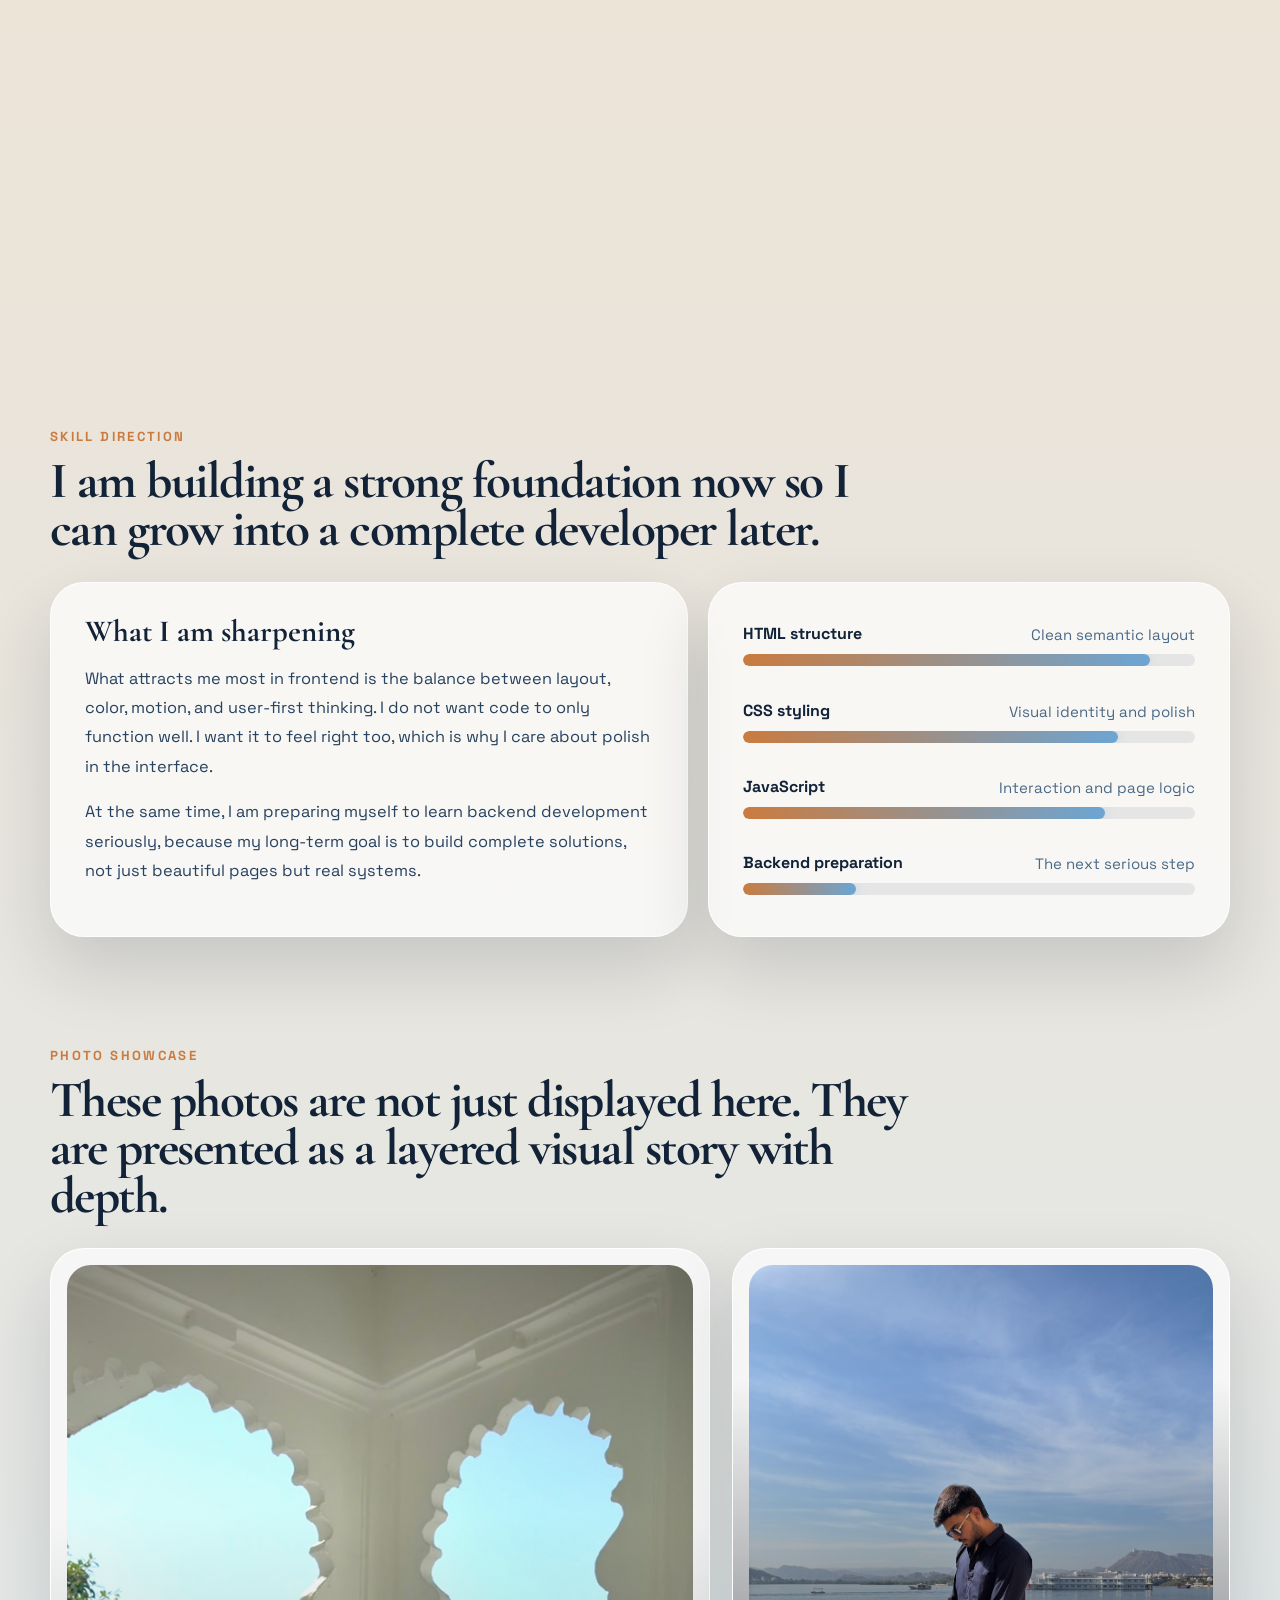
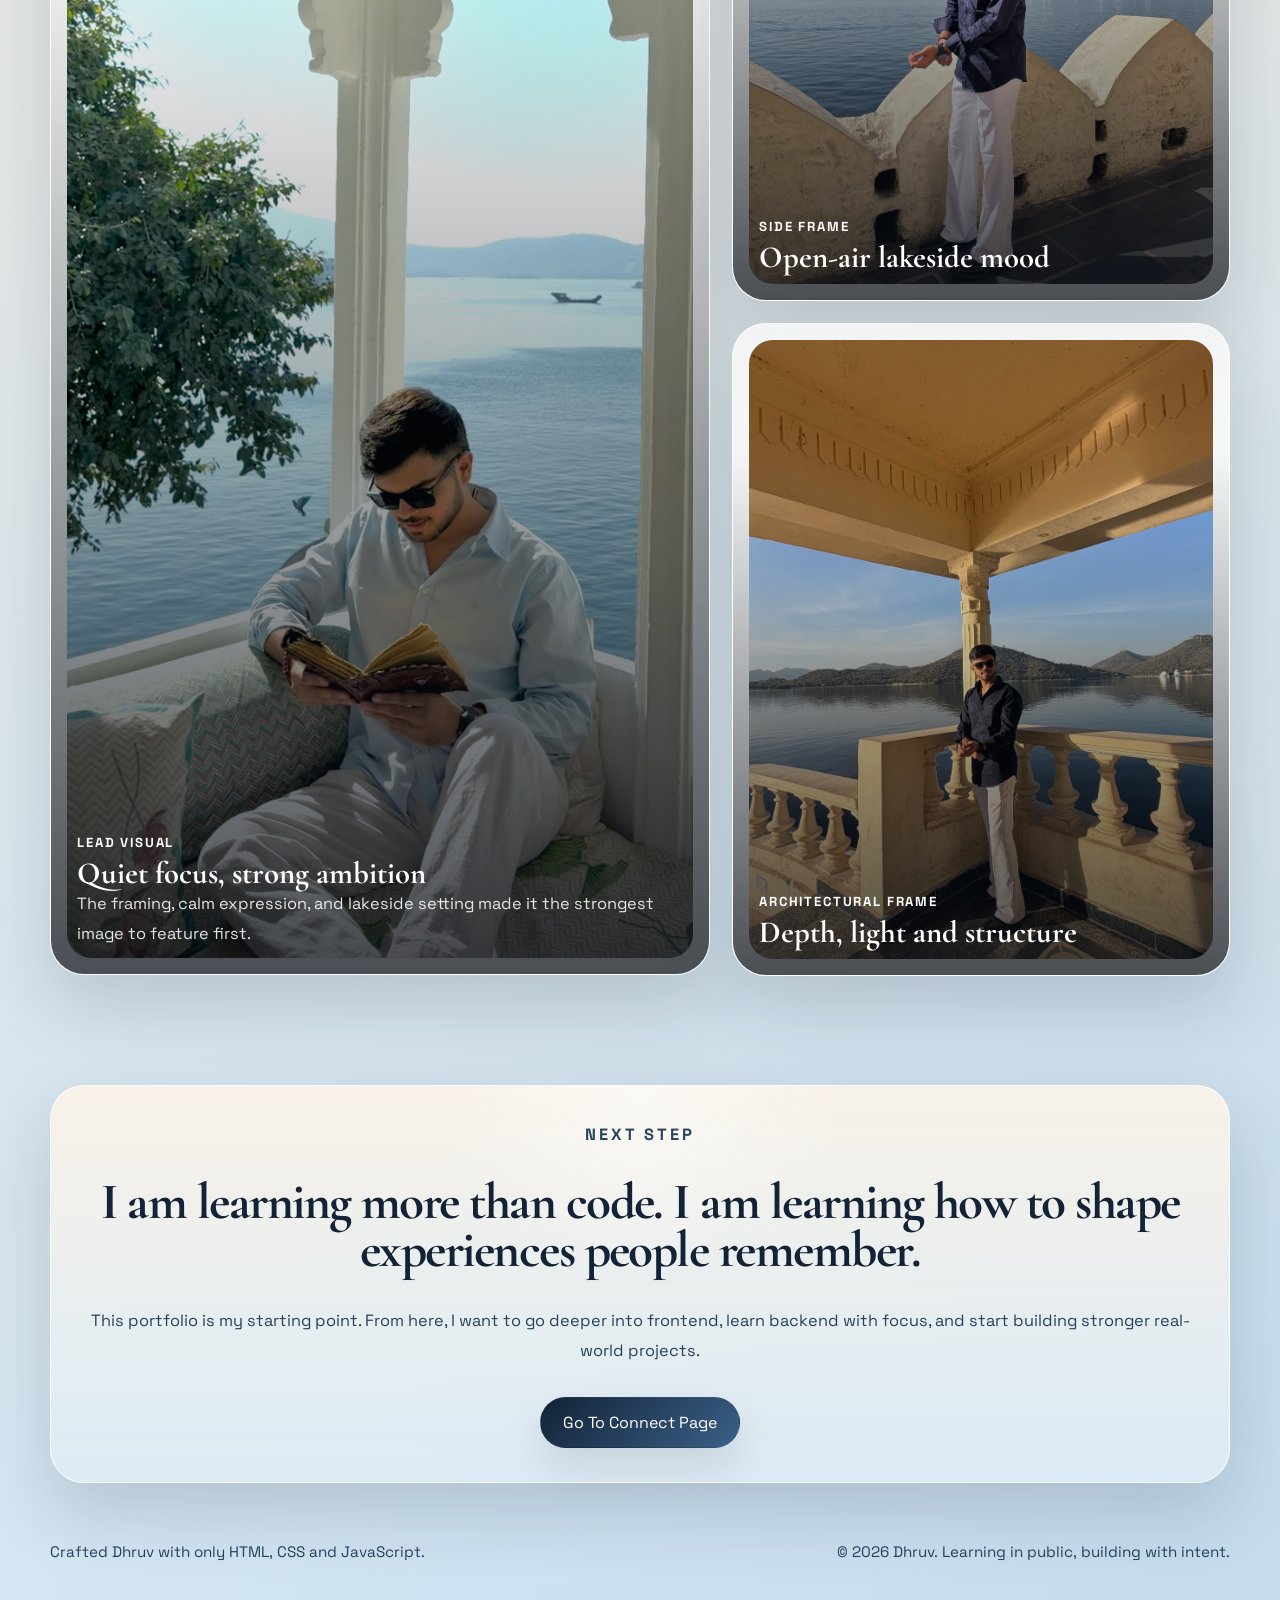
==== commit 214bb50f: "change the fonts" ====
--- a/index.html
+++ b/index.html
@@ -287,7 +287,7 @@
   </main>
 
   <footer class="site-footer">
-    <p>Crafted for Dhruv with only HTML, CSS and JavaScript.</p>
+    <p>Crafted Dhruv with only HTML, CSS and JavaScript.</p>
     <p>&copy; <span data-year></span> Dhruv. Learning in public, building with intent.</p>
   </footer>
 
